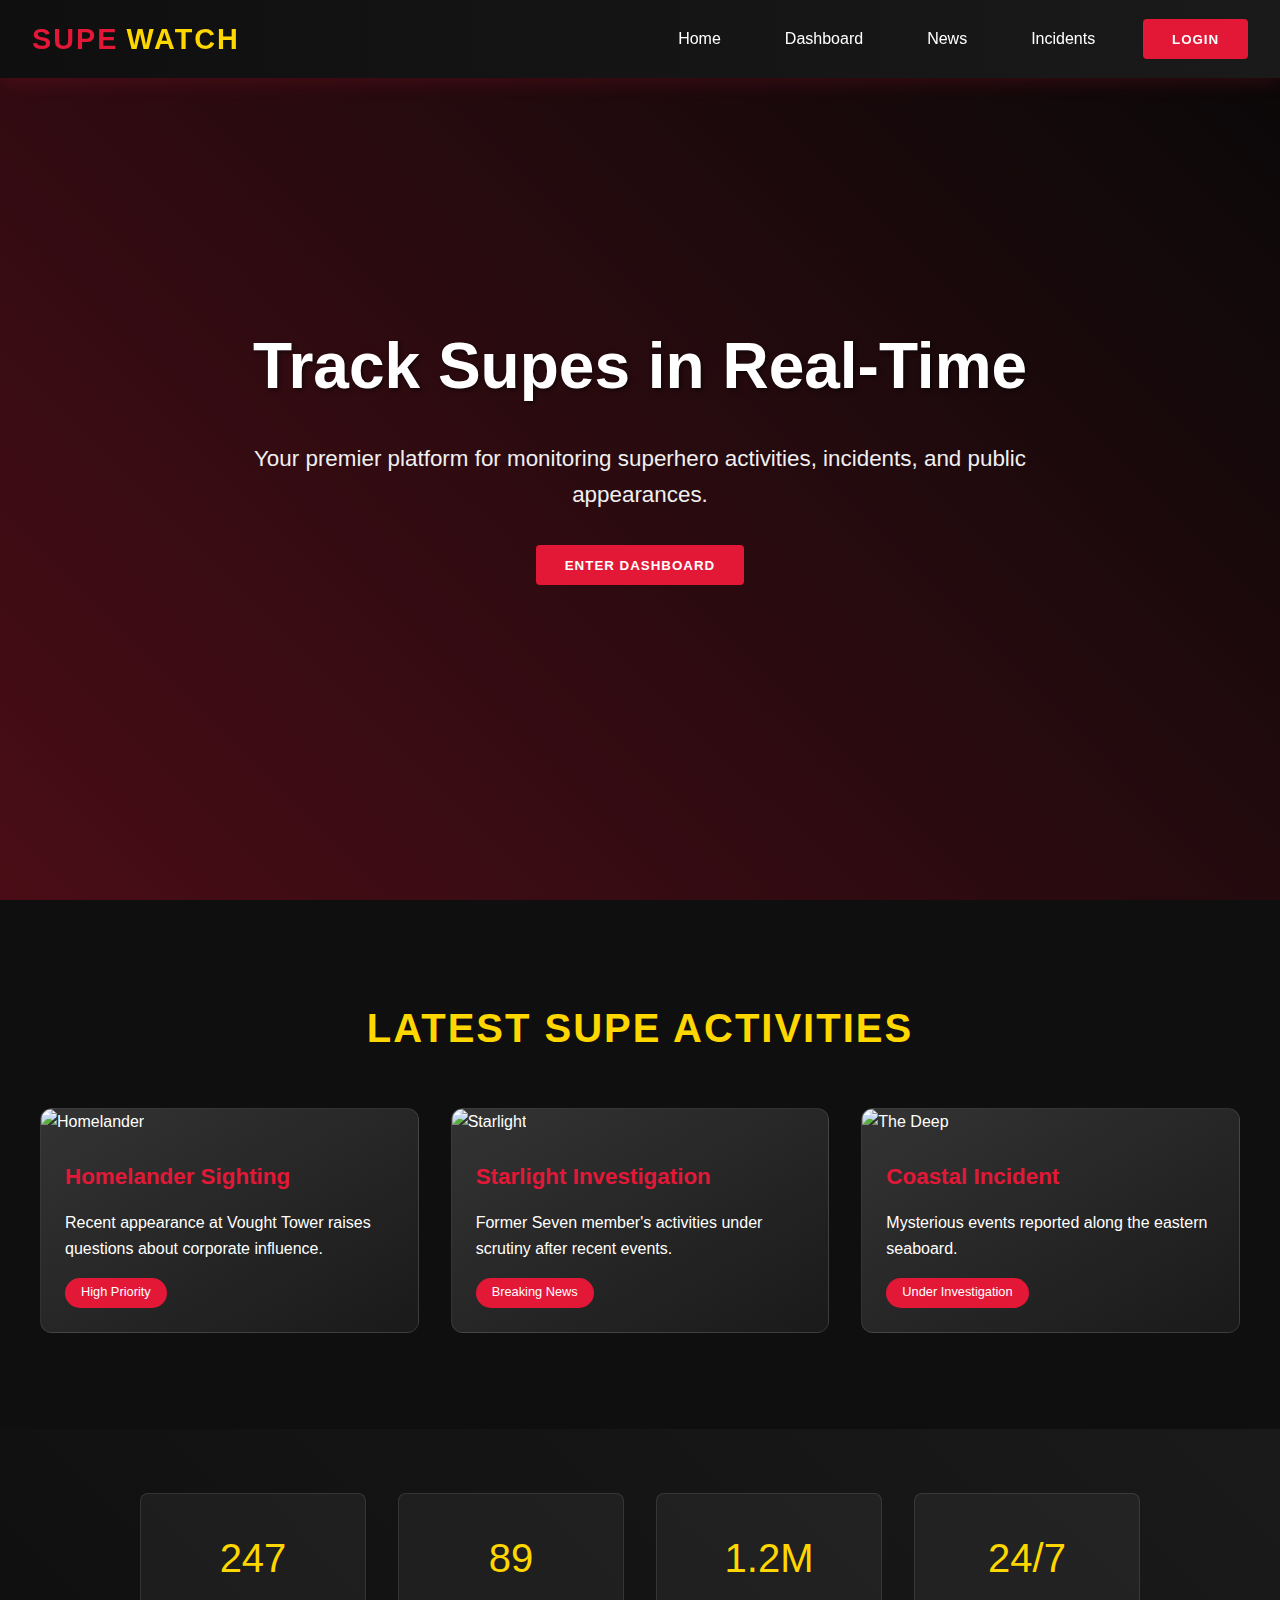
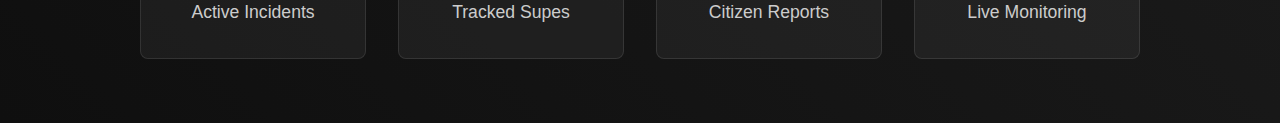
==== index.html @ 3fb2f32a "Initial push" ====
<!DOCTYPE html>
<html lang="en">
<head>
    <meta charset="UTF-8">
    <meta name="viewport" content="width=device-width, initial-scale=1.0">
    <title>SupeWatch - Superhero Tracking System</title>
    <link href="https://cdnjs.cloudflare.com/ajax/libs/animate.css/4.1.1/animate.min.css" rel="stylesheet">
    <style>
        :root {
            --primary: #e31837;
            --primary-dark: #b31229;
            --dark: #1a1a1a;
            --darker: #0f0f0f;
            --light: #ffffff;
            --gray: #333333;
            --accent: #ffd700;
        }

        * {
            margin: 0;
            padding: 0;
            box-sizing: border-box;
            font-family: 'Arial', sans-serif;
        }

        body {
            background-color: var(--dark);
            color: var(--light);
            line-height: 1.6;
        }

        .navbar {
            background: linear-gradient(to right, var(--darker), var(--dark));
            padding: 1rem 2rem;
            position: fixed;
            width: 100%;
            top: 0;
            z-index: 1000;
            display: flex;
            justify-content: space-between;
            align-items: center;
            box-shadow: 0 2px 20px rgba(227, 24, 55, 0.2);
        }

        .logo {
            display: flex;
            align-items: center;
            gap: 0.5rem;
            font-size: 1.8rem;
            font-weight: bold;
            color: var(--primary);
            text-transform: uppercase;
            letter-spacing: 2px;
        }

        .logo span {
            color: var(--accent);
        }

        .nav-links {
            display: flex;
            gap: 2rem;
            align-items: center;
        }

        .nav-links a {
            color: var(--light);
            text-decoration: none;
            font-weight: 500;
            transition: all 0.3s ease;
            padding: 0.5rem 1rem;
            border-radius: 4px;
        }

        .nav-links a:hover {
            color: var(--accent);
            background-color: rgba(255, 255, 255, 0.1);
        }

        .btn {
            padding: 0.8rem 1.8rem;
            border-radius: 4px;
            cursor: pointer;
            font-weight: bold;
            transition: all 0.3s ease;
            text-transform: uppercase;
            letter-spacing: 1px;
        }

        .btn-primary {
            background-color: var(--primary);
            color: var(--light);
            border: none;
            position: relative;
            overflow: hidden;
        }

        .btn-primary:hover {
            background-color: var(--primary-dark);
            transform: translateY(-2px);
            box-shadow: 0 5px 15px rgba(227, 24, 55, 0.3);
        }

        .hero {
            height: 100vh;
            display: flex;
            align-items: center;
            justify-content: center;
            text-align: center;
            padding: 2rem;
            background: linear-gradient(rgba(0, 0, 0, 0.7), rgba(0, 0, 0, 0.7)),
                        url("/api/placeholder/1920/1080") center/cover;
            position: relative;
            overflow: hidden;
        }

        .hero::before {
            content: '';
            position: absolute;
            top: 0;
            left: 0;
            width: 100%;
            height: 100%;
            background: linear-gradient(45deg, var(--primary) 0%, transparent 100%);
            opacity: 0.3;
        }

        .hero-content {
            max-width: 800px;
            position: relative;
            z-index: 1;
        }

        .hero h1 {
            font-size: 4rem;
            margin-bottom: 1.5rem;
            text-shadow: 2px 2px 4px rgba(0, 0, 0, 0.5);
            animation: fadeInDown 1s ease-out;
        }

        .hero p {
            font-size: 1.4rem;
            margin-bottom: 2rem;
            color: #f0f0f0;
            animation: fadeIn 1s ease-out 0.5s both;
        }

        .featured-section {
            padding: 6rem 2rem;
            background-color: var(--darker);
        }

        .section-title {
            text-align: center;
            margin-bottom: 3rem;
            color: var(--accent);
            font-size: 2.5rem;
            text-transform: uppercase;
            letter-spacing: 2px;
        }

        .featured-grid {
            display: grid;
            grid-template-columns: repeat(auto-fit, minmax(300px, 1fr));
            gap: 2rem;
            max-width: 1200px;
            margin: 0 auto;
        }

        .feature-card {
            background: linear-gradient(to bottom right, var(--gray), var(--dark));
            border-radius: 12px;
            overflow: hidden;
            transition: all 0.3s ease;
            border: 1px solid rgba(255, 255, 255, 0.1);
        }

        .feature-card:hover {
            transform: translateY(-10px);
            box-shadow: 0 10px 20px rgba(227, 24, 55, 0.2);
            border-color: var(--primary);
        }

        .feature-image {
            width: 100%;
            height: 200px;
            object-fit: cover;
        }

        .feature-content {
            padding: 1.5rem;
        }

        .feature-content h3 {
            color: var(--primary);
            margin-bottom: 1rem;
            font-size: 1.4rem;
        }

        .feature-badge {
            display: inline-block;
            padding: 0.3rem 1rem;
            background-color: var(--primary);
            color: var(--light);
            border-radius: 20px;
            font-size: 0.8rem;
            margin-top: 1rem;
        }

        .stats-section {
            padding: 4rem 2rem;
            background: linear-gradient(45deg, var(--darker) 0%, var(--dark) 100%);
            text-align: center;
        }

        .stats-grid {
            display: grid;
            grid-template-columns: repeat(auto-fit, minmax(200px, 1fr));
            gap: 2rem;
            max-width: 1000px;
            margin: 0 auto;
        }

        .stat-card {
            padding: 2rem;
            background-color: rgba(255, 255, 255, 0.05);
            border-radius: 8px;
            border: 1px solid rgba(255, 255, 255, 0.1);
        }

        .stat-number {
            font-size: 2.5rem;
            color: var(--accent);
            margin-bottom: 0.5rem;
        }

        .stat-label {
            color: #cccccc;
            font-size: 1.1rem;
        }

        @keyframes fadeIn {
            from { opacity: 0; }
            to { opacity: 1; }
        }

        @keyframes fadeInDown {
            from {
                opacity: 0;
                transform: translateY(-20px);
            }
            to {
                opacity: 1;
                transform: translateY(0);
            }
        }
    </style>
</head>
<body>
    <nav class="navbar">
        <div class="logo">
            Supe<span>Watch</span>
        </div>
        <div class="nav-links">
            <a href="#" class="animate__animated animate__fadeIn">Home</a>
            <a href="#dashboard" class="animate__animated animate__fadeIn">Dashboard</a>
            <a href="#news" class="animate__animated animate__fadeIn">News</a>
            <a href="#incidents" class="animate__animated animate__fadeIn">Incidents</a>
            <button class="btn btn-primary animate__animated animate__fadeIn" onclick="window.location.href='login.html'">Login</button>
        </div>
    </nav>

    <section class="hero">
        <div class="hero-content">
            <h1 class="animate__animated animate__fadeInDown">Track Supes in Real-Time</h1>
            <p class="animate__animated animate__fadeIn animate__delay-1s">Your premier platform for monitoring superhero activities, incidents, and public appearances.</p>
            <button class="btn btn-primary animate__animated animate__fadeIn animate__delay-2s" onclick="window.location.href='dashboard.html'">Enter Dashboard</button>
        </div>
    </section>

    <section class="featured-section">
        <h2 class="section-title">Latest Supe Activities</h2>
        <div class="featured-grid">
            <div class="feature-card animate__animated animate__fadeInUp">
                <img src="/api/placeholder/400/300" alt="Homelander" class="feature-image">
                <div class="feature-content">
                    <h3>Homelander Sighting</h3>
                    <p>Recent appearance at Vought Tower raises questions about corporate influence.</p>
                    <span class="feature-badge">High Priority</span>
                </div>
            </div>
            <div class="feature-card animate__animated animate__fadeInUp animate__delay-1s">
                <img src="/api/placeholder/400/300" alt="Starlight" class="feature-image">
                <div class="feature-content">
                    <h3>Starlight Investigation</h3>
                    <p>Former Seven member's activities under scrutiny after recent events.</p>
                    <span class="feature-badge">Breaking News</span>
                </div>
            </div>
            <div class="feature-card animate__animated animate__fadeInUp animate__delay-2s">
                <img src="/api/placeholder/400/300" alt="The Deep" class="feature-image">
                <div class="feature-content">
                    <h3>Coastal Incident</h3>
                    <p>Mysterious events reported along the eastern seaboard.</p>
                    <span class="feature-badge">Under Investigation</span>
                </div>
            </div>
        </div>
    </section>

    <section class="stats-section">
        <div class="stats-grid">
            <div class="stat-card animate__animated animate__fadeIn">
                <div class="stat-number">247</div>
                <div class="stat-label">Active Incidents</div>
            </div>
            <div class="stat-card animate__animated animate__fadeIn animate__delay-1s">
                <div class="stat-number">89</div>
                <div class="stat-label">Tracked Supes</div>
            </div>
            <div class="stat-card animate__animated animate__fadeIn animate__delay-2s">
                <div class="stat-number">1.2M</div>
                <div class="stat-label">Citizen Reports</div>
            </div>
            <div class="stat-card animate__animated animate__fadeIn animate__delay-3s">
                <div class="stat-number">24/7</div>
                <div class="stat-label">Live Monitoring</div>
            </div>
        </div>
    </section>

    <script>
        // Add scroll animation
        document.addEventListener('scroll', () => {
            const elements = document.querySelectorAll('.animate__animated');
            elements.forEach(element => {
                if (isElementInViewport(element)) {
                    element.style.visibility = 'visible';
                    element.classList.add('animate__fadeIn');
                }
            });
        });

        function isElementInViewport(el) {
            const rect = el.getBoundingClientRect();
            return (
                rect.top >= 0 &&
                rect.left >= 0 &&
                rect.bottom <= (window.innerHeight || document.documentElement.clientHeight) &&
                rect.right <= (window.innerWidth || document.documentElement.documentWidth)
            );
        }
    </script>
</body>
</html>
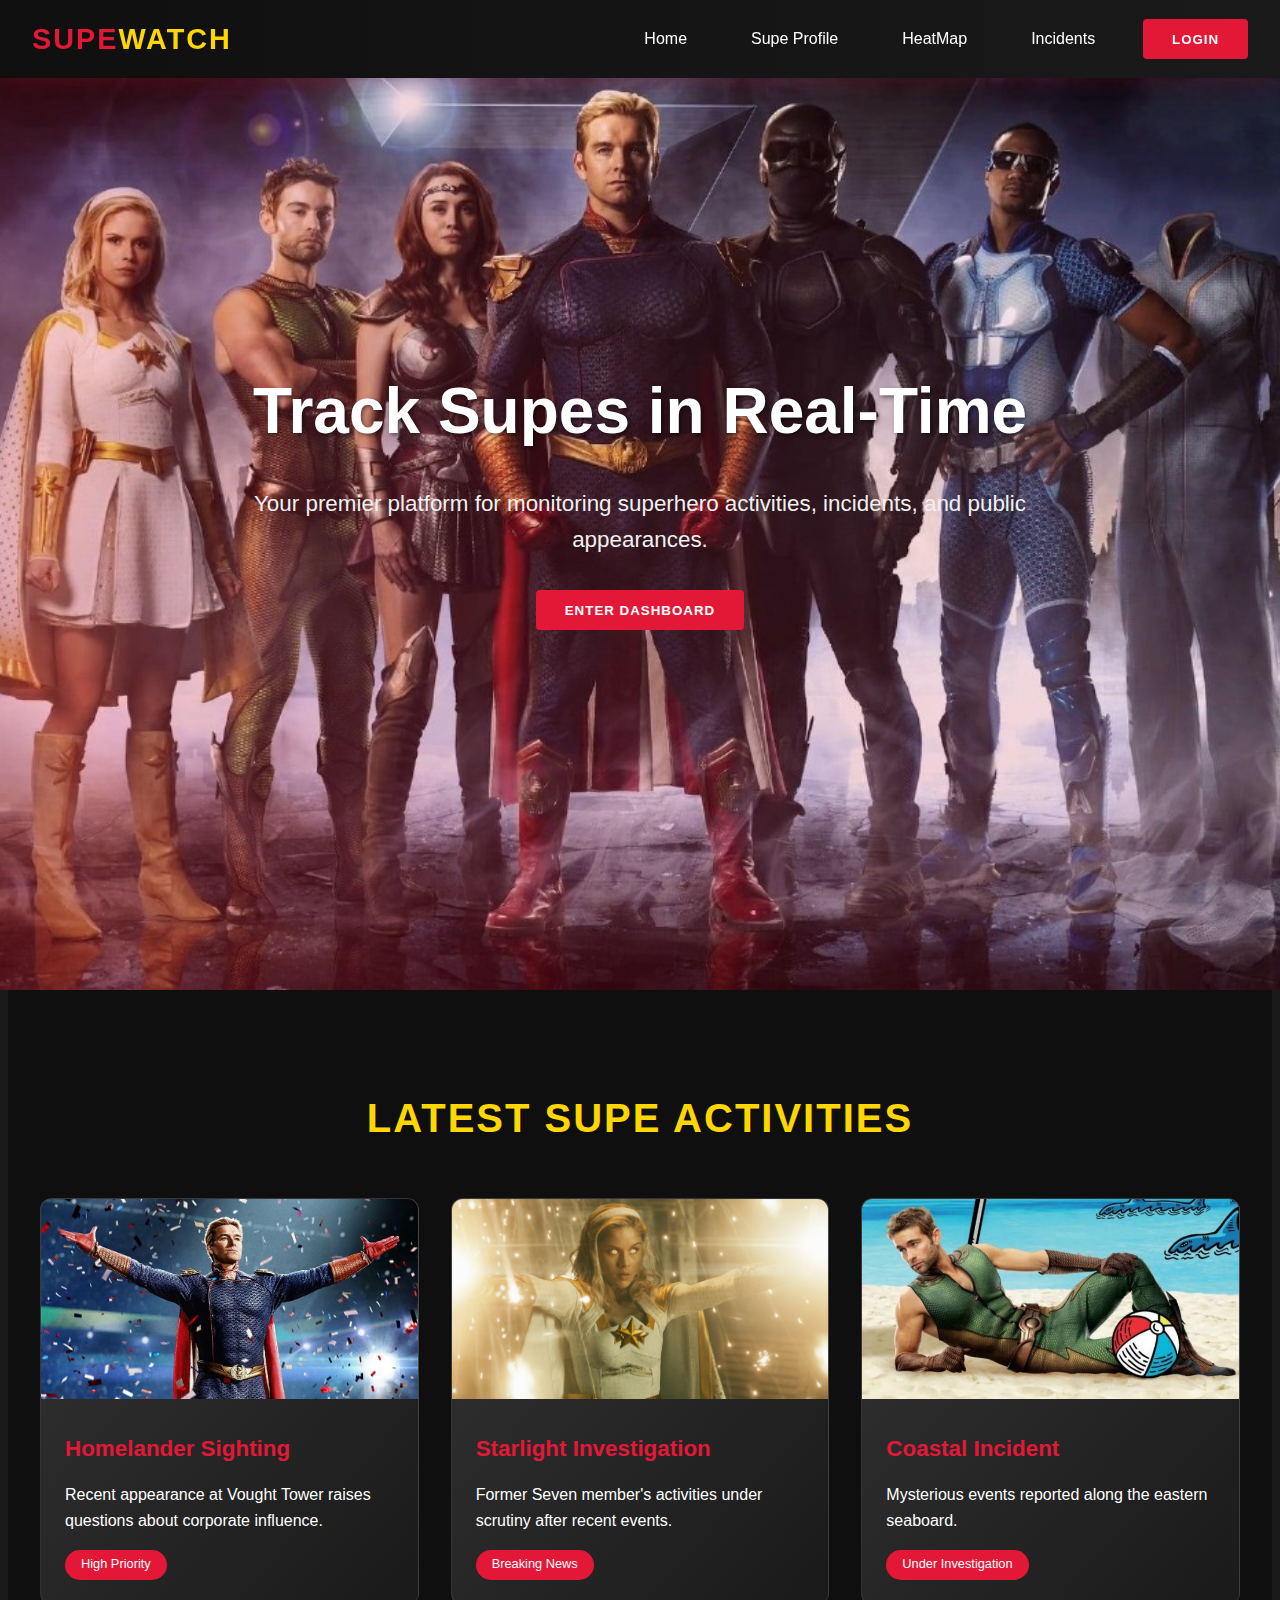
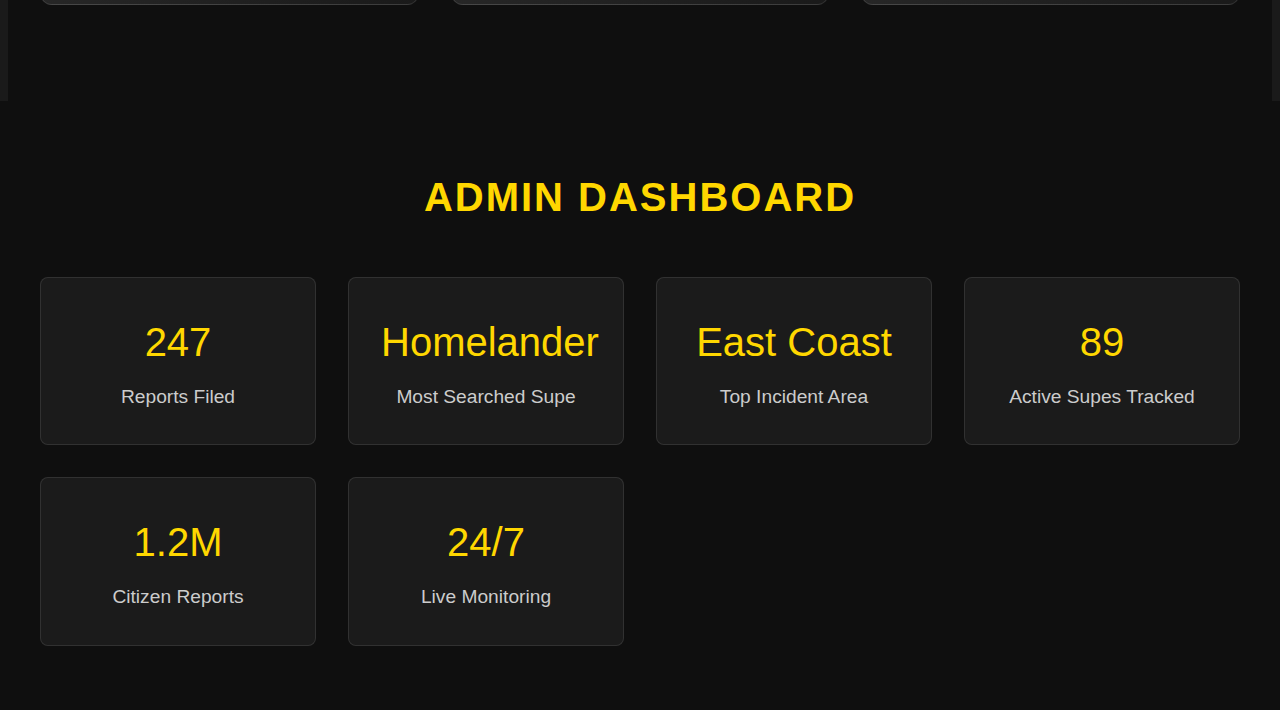
==== commit caeb251e: "initial commit" ====
--- a/index.html
+++ b/index.html
@@ -1,355 +1,146 @@
 <!DOCTYPE html>
 <html lang="en">
+
 <head>
-    <meta charset="UTF-8">
-    <meta name="viewport" content="width=device-width, initial-scale=1.0">
-    <title>SupeWatch - Superhero Tracking System</title>
-    <link href="https://cdnjs.cloudflare.com/ajax/libs/animate.css/4.1.1/animate.min.css" rel="stylesheet">
-    <style>
-        :root {
-            --primary: #e31837;
-            --primary-dark: #b31229;
-            --dark: #1a1a1a;
-            --darker: #0f0f0f;
-            --light: #ffffff;
-            --gray: #333333;
-            --accent: #ffd700;
+  <meta charset="UTF-8" />
+  <meta name="viewport" content="width=device-width, initial-scale=1.0" />
+  <title>SupeWatch - Superhero Tracking System</title>
+  <link href="https://cdnjs.cloudflare.com/ajax/libs/animate.css/4.1.1/animate.min.css" rel="stylesheet">
+  <link rel="stylesheet" href="styles.css">
+</head>
+
+<body>
+  <nav class="navbar">
+    <div class="logo">
+      Supe<span>Watch</span>
+    </div>
+    <div class="nav-links">
+      <a href="index.html" class="animate__animated animate__fadeIn">Home</a>
+      <a href="profile.html" class="animate__animated animate__fadeIn">Supe Profile</a>
+      <a href="heatmap.html" class="animate__animated animate__fadeIn">HeatMap</a>
+      <a href="incidents.html" class="animate__animated animate__fadeIn">Incidents</a>
+      <button class="btn btn-primary animate__animated animate__fadeIn" onclick="window.location.href='login.html'">Login</button>
+    </div>
+  </nav>
+
+  <section class="hero">
+    <div class="hero-content">
+      <h1 class="animate__animated animate__fadeInDown">Track Supes in Real-Time</h1>
+      <p class="animate__animated animate__fadeIn animate__delay-1s">
+        Your premier platform for monitoring superhero activities, incidents, and public appearances.
+      </p>
+      <button class="btn btn-primary animate__animated animate__fadeIn animate__delay-2s" onclick="window.location.href='dash.html'">Enter Dashboard</button>
+    </div>
+  </section>
+
+  <section class="featured-section">
+    <h2 class="section-title">Latest Supe Activities</h2>
+    <div class="featured-grid">
+      <div class="feature-card animate__animated animate__fadeInUp">
+        <img src="assets/homelander1.jpg.webp" alt="Homelander" class="feature-image">
+        <div class="feature-content">
+          <h3>Homelander Sighting</h3>
+          <p>Recent appearance at Vought Tower raises questions about corporate influence.</p>
+          <span class="feature-badge">High Priority</span>
+        </div>
+      </div>
+      <div class="feature-card animate__animated animate__fadeInUp animate__delay-1s">
+        <img src="assets/starlightbg.jpg" alt="Starlight" class="feature-image">
+        <div class="feature-content">
+          <h3>Starlight Investigation</h3>
+          <p>Former Seven member's activities under scrutiny after recent events.</p>
+          <span class="feature-badge">Breaking News</span>
+        </div>
+      </div>
+      <div class="feature-card animate__animated animate__fadeInUp animate__delay-2s">
+        <img src="assets/coastel.webp" alt="The Deep" class="feature-image">
+        <div class="feature-content">
+          <h3>Coastal Incident</h3>
+          <p>Mysterious events reported along the eastern seaboard.</p>
+          <span class="feature-badge">Under Investigation</span>
+        </div>
+      </div>
+    </div>
+  </section>
+
+  <!-- NEW: Admin Dashboard Section -->
+  <section class="admin-dashboard">
+    <h2 class="section-title">Admin Dashboard</h2>
+    <div class="stats-grid">
+      <div class="stat-card">
+        <div class="stat-number">247</div>
+        <div class="stat-label">Reports Filed</div>
+      </div>
+      <div class="stat-card">
+        <div class="stat-number">Homelander</div>
+        <div class="stat-label">Most Searched Supe</div>
+      </div>
+      <div class="stat-card">
+        <div class="stat-number">East Coast</div>
+        <div class="stat-label">Top Incident Area</div>
+      </div>
+      <div class="stat-card">
+        <div class="stat-number">89</div>
+        <div class="stat-label">Active Supes Tracked</div>
+      </div>
+      <div class="stat-card">
+        <div class="stat-number">1.2M</div>
+        <div class="stat-label">Citizen Reports</div>
+      </div>
+      <div class="stat-card">
+        <div class="stat-number">24/7</div>
+        <div class="stat-label">Live Monitoring</div>
+      </div>
+    </div>
+  </section>
+  <!-- END Admin Dashboard Section -->
+
+  <script>
+    // Add scroll animation
+    document.addEventListener('scroll', () => {
+      const elements = document.querySelectorAll('.animate__animated');
+      elements.forEach(element => {
+        if (isElementInViewport(element)) {
+          element.style.visibility = 'visible';
+          element.classList.add('animate__fadeIn');
         }
+      });
+    });
 
-        * {
-            margin: 0;
-            padding: 0;
-            box-sizing: border-box;
-            font-family: 'Arial', sans-serif;
-        }
+    function isElementInViewport(el) {
+      const rect = el.getBoundingClientRect();
+      return (
+        rect.top >= 0 &&
+        rect.left >= 0 &&
+        rect.bottom <= (window.innerHeight || document.documentElement.clientHeight) &&
+        rect.right <= (window.innerWidth || document.documentElement.clientWidth)
+      );
+    }
 
-        body {
-            background-color: var(--dark);
-            color: var(--light);
-            line-height: 1.6;
-        }
+    // Background image slideshow with sliding animation
+    const images = [
+      'assets/bgimage1.jpg',
+      'assets/bgimage2.jpg',
+      'assets/bgimage3.jpg',
+    ];
 
-        .navbar {
-            background: linear-gradient(to right, var(--darker), var(--dark));
-            padding: 1rem 2rem;
-            position: fixed;
-            width: 100%;
-            top: 0;
-            z-index: 1000;
-            display: flex;
-            justify-content: space-between;
-            align-items: center;
-            box-shadow: 0 2px 20px rgba(227, 24, 55, 0.2);
-        }
+    let currentIndex = 0;
+    const heroSection = document.querySelector('.hero');
 
-        .logo {
-            display: flex;
-            align-items: center;
-            gap: 0.5rem;
-            font-size: 1.8rem;
-            font-weight: bold;
-            color: var(--primary);
-            text-transform: uppercase;
-            letter-spacing: 2px;
-        }
+    function changeBackground() {
+      const nextIndex = (currentIndex + 1) % images.length;
+      heroSection.style.backgroundImage = `url('${images[nextIndex]}')`;
+      heroSection.classList.add('slide');
+      setTimeout(() => {
+        heroSection.classList.remove('slide');
+      }, 1000);
+      currentIndex = nextIndex;
+    }
 
-        .logo span {
-            color: var(--accent);
-        }
+    // Initial image load and set interval for slideshow
+    changeBackground();
+    setInterval(changeBackground, 5000);
+  </script>
+</body>
 
-        .nav-links {
-            display: flex;
-            gap: 2rem;
-            align-items: center;
-        }
-
-        .nav-links a {
-            color: var(--light);
-            text-decoration: none;
-            font-weight: 500;
-            transition: all 0.3s ease;
-            padding: 0.5rem 1rem;
-            border-radius: 4px;
-        }
-
-        .nav-links a:hover {
-            color: var(--accent);
-            background-color: rgba(255, 255, 255, 0.1);
-        }
-
-        .btn {
-            padding: 0.8rem 1.8rem;
-            border-radius: 4px;
-            cursor: pointer;
-            font-weight: bold;
-            transition: all 0.3s ease;
-            text-transform: uppercase;
-            letter-spacing: 1px;
-        }
-
-        .btn-primary {
-            background-color: var(--primary);
-            color: var(--light);
-            border: none;
-            position: relative;
-            overflow: hidden;
-        }
-
-        .btn-primary:hover {
-            background-color: var(--primary-dark);
-            transform: translateY(-2px);
-            box-shadow: 0 5px 15px rgba(227, 24, 55, 0.3);
-        }
-
-        .hero {
-            height: 100vh;
-            display: flex;
-            align-items: center;
-            justify-content: center;
-            text-align: center;
-            padding: 2rem;
-            background: linear-gradient(rgba(0, 0, 0, 0.7), rgba(0, 0, 0, 0.7)),
-                        url("/api/placeholder/1920/1080") center/cover;
-            position: relative;
-            overflow: hidden;
-        }
-
-        .hero::before {
-            content: '';
-            position: absolute;
-            top: 0;
-            left: 0;
-            width: 100%;
-            height: 100%;
-            background: linear-gradient(45deg, var(--primary) 0%, transparent 100%);
-            opacity: 0.3;
-        }
-
-        .hero-content {
-            max-width: 800px;
-            position: relative;
-            z-index: 1;
-        }
-
-        .hero h1 {
-            font-size: 4rem;
-            margin-bottom: 1.5rem;
-            text-shadow: 2px 2px 4px rgba(0, 0, 0, 0.5);
-            animation: fadeInDown 1s ease-out;
-        }
-
-        .hero p {
-            font-size: 1.4rem;
-            margin-bottom: 2rem;
-            color: #f0f0f0;
-            animation: fadeIn 1s ease-out 0.5s both;
-        }
-
-        .featured-section {
-            padding: 6rem 2rem;
-            background-color: var(--darker);
-        }
-
-        .section-title {
-            text-align: center;
-            margin-bottom: 3rem;
-            color: var(--accent);
-            font-size: 2.5rem;
-            text-transform: uppercase;
-            letter-spacing: 2px;
-        }
-
-        .featured-grid {
-            display: grid;
-            grid-template-columns: repeat(auto-fit, minmax(300px, 1fr));
-            gap: 2rem;
-            max-width: 1200px;
-            margin: 0 auto;
-        }
-
-        .feature-card {
-            background: linear-gradient(to bottom right, var(--gray), var(--dark));
-            border-radius: 12px;
-            overflow: hidden;
-            transition: all 0.3s ease;
-            border: 1px solid rgba(255, 255, 255, 0.1);
-        }
-
-        .feature-card:hover {
-            transform: translateY(-10px);
-            box-shadow: 0 10px 20px rgba(227, 24, 55, 0.2);
-            border-color: var(--primary);
-        }
-
-        .feature-image {
-            width: 100%;
-            height: 200px;
-            object-fit: cover;
-        }
-
-        .feature-content {
-            padding: 1.5rem;
-        }
-
-        .feature-content h3 {
-            color: var(--primary);
-            margin-bottom: 1rem;
-            font-size: 1.4rem;
-        }
-
-        .feature-badge {
-            display: inline-block;
-            padding: 0.3rem 1rem;
-            background-color: var(--primary);
-            color: var(--light);
-            border-radius: 20px;
-            font-size: 0.8rem;
-            margin-top: 1rem;
-        }
-
-        .stats-section {
-            padding: 4rem 2rem;
-            background: linear-gradient(45deg, var(--darker) 0%, var(--dark) 100%);
-            text-align: center;
-        }
-
-        .stats-grid {
-            display: grid;
-            grid-template-columns: repeat(auto-fit, minmax(200px, 1fr));
-            gap: 2rem;
-            max-width: 1000px;
-            margin: 0 auto;
-        }
-
-        .stat-card {
-            padding: 2rem;
-            background-color: rgba(255, 255, 255, 0.05);
-            border-radius: 8px;
-            border: 1px solid rgba(255, 255, 255, 0.1);
-        }
-
-        .stat-number {
-            font-size: 2.5rem;
-            color: var(--accent);
-            margin-bottom: 0.5rem;
-        }
-
-        .stat-label {
-            color: #cccccc;
-            font-size: 1.1rem;
-        }
-
-        @keyframes fadeIn {
-            from { opacity: 0; }
-            to { opacity: 1; }
-        }
-
-        @keyframes fadeInDown {
-            from {
-                opacity: 0;
-                transform: translateY(-20px);
-            }
-            to {
-                opacity: 1;
-                transform: translateY(0);
-            }
-        }
-    </style>
-</head>
-<body>
-    <nav class="navbar">
-        <div class="logo">
-            Supe<span>Watch</span>
-        </div>
-        <div class="nav-links">
-            <a href="#" class="animate__animated animate__fadeIn">Home</a>
-            <a href="#dashboard" class="animate__animated animate__fadeIn">Dashboard</a>
-            <a href="#news" class="animate__animated animate__fadeIn">News</a>
-            <a href="#incidents" class="animate__animated animate__fadeIn">Incidents</a>
-            <button class="btn btn-primary animate__animated animate__fadeIn" onclick="window.location.href='login.html'">Login</button>
-        </div>
-    </nav>
-
-    <section class="hero">
-        <div class="hero-content">
-            <h1 class="animate__animated animate__fadeInDown">Track Supes in Real-Time</h1>
-            <p class="animate__animated animate__fadeIn animate__delay-1s">Your premier platform for monitoring superhero activities, incidents, and public appearances.</p>
-            <button class="btn btn-primary animate__animated animate__fadeIn animate__delay-2s" onclick="window.location.href='dashboard.html'">Enter Dashboard</button>
-        </div>
-    </section>
-
-    <section class="featured-section">
-        <h2 class="section-title">Latest Supe Activities</h2>
-        <div class="featured-grid">
-            <div class="feature-card animate__animated animate__fadeInUp">
-                <img src="/api/placeholder/400/300" alt="Homelander" class="feature-image">
-                <div class="feature-content">
-                    <h3>Homelander Sighting</h3>
-                    <p>Recent appearance at Vought Tower raises questions about corporate influence.</p>
-                    <span class="feature-badge">High Priority</span>
-                </div>
-            </div>
-            <div class="feature-card animate__animated animate__fadeInUp animate__delay-1s">
-                <img src="/api/placeholder/400/300" alt="Starlight" class="feature-image">
-                <div class="feature-content">
-                    <h3>Starlight Investigation</h3>
-                    <p>Former Seven member's activities under scrutiny after recent events.</p>
-                    <span class="feature-badge">Breaking News</span>
-                </div>
-            </div>
-            <div class="feature-card animate__animated animate__fadeInUp animate__delay-2s">
-                <img src="/api/placeholder/400/300" alt="The Deep" class="feature-image">
-                <div class="feature-content">
-                    <h3>Coastal Incident</h3>
-                    <p>Mysterious events reported along the eastern seaboard.</p>
-                    <span class="feature-badge">Under Investigation</span>
-                </div>
-            </div>
-        </div>
-    </section>
-
-    <section class="stats-section">
-        <div class="stats-grid">
-            <div class="stat-card animate__animated animate__fadeIn">
-                <div class="stat-number">247</div>
-                <div class="stat-label">Active Incidents</div>
-            </div>
-            <div class="stat-card animate__animated animate__fadeIn animate__delay-1s">
-                <div class="stat-number">89</div>
-                <div class="stat-label">Tracked Supes</div>
-            </div>
-            <div class="stat-card animate__animated animate__fadeIn animate__delay-2s">
-                <div class="stat-number">1.2M</div>
-                <div class="stat-label">Citizen Reports</div>
-            </div>
-            <div class="stat-card animate__animated animate__fadeIn animate__delay-3s">
-                <div class="stat-number">24/7</div>
-                <div class="stat-label">Live Monitoring</div>
-            </div>
-        </div>
-    </section>
-
-    <script>
-        // Add scroll animation
-        document.addEventListener('scroll', () => {
-            const elements = document.querySelectorAll('.animate__animated');
-            elements.forEach(element => {
-                if (isElementInViewport(element)) {
-                    element.style.visibility = 'visible';
-                    element.classList.add('animate__fadeIn');
-                }
-            });
-        });
-
-        function isElementInViewport(el) {
-            const rect = el.getBoundingClientRect();
-            return (
-                rect.top >= 0 &&
-                rect.left >= 0 &&
-                rect.bottom <= (window.innerHeight || document.documentElement.clientHeight) &&
-                rect.right <= (window.innerWidth || document.documentElement.documentWidth)
-            );
-        }
-    </script>
-</body>
-</html>+</html>
--- a/styles.css
+++ b/styles.css
@@ -0,0 +1,290 @@
+:root {
+    --primary: #e31837;
+    --primary-dark: #b31229;
+    --dark: #1a1a1a;
+    --darker: #0f0f0f;
+    --light: #ffffff;
+    --gray: #333333;
+    --accent: #ffd700;
+  }
+  
+  * {
+    margin: 0;
+    padding: 0;
+    box-sizing: border-box;
+    font-family: 'Arial', sans-serif;
+  }
+  
+  body {
+    background-color: var(--dark);
+    color: var(--light);
+    line-height: 1.6;
+    display: flex;
+    flex-direction: column;
+    align-items: center;
+  }
+  
+  /* Navbar */
+  .navbar {
+    background: linear-gradient(to right, var(--darker), var(--dark));
+    padding: 1rem 2rem;
+    position: fixed;
+    width: 100%;
+    top: 0;
+    z-index: 1000;
+    display: flex;
+    justify-content: space-between;
+    align-items: center;
+    box-shadow: 0 2px 20px rgba(227, 24, 55, 0.2);
+  }
+  
+  .logo {
+    font-size: 1.8rem;
+    font-weight: bold;
+    color: var(--primary);
+    text-transform: uppercase;
+    letter-spacing: 2px;
+  }
+  
+  .logo span {
+    color: var(--accent);
+  }
+  
+  .nav-links {
+    display: flex;
+    gap: 2rem;
+    align-items: center;
+    transition: all 0.3s ease;
+  }
+  
+  .nav-links a {
+    color: var(--light);
+    text-decoration: none;
+    font-weight: 500;
+    transition: all 0.3s ease;
+    padding: 0.5rem 1rem;
+    border-radius: 4px;
+  }
+  
+  .nav-links a:hover {
+    color: var(--accent);
+    background-color: rgba(255, 255, 255, 0.1);
+  }
+  
+  .btn {
+    padding: 0.8rem 1.8rem;
+    border-radius: 4px;
+    cursor: pointer;
+    font-weight: bold;
+    transition: all 0.3s ease;
+    text-transform: uppercase;
+    letter-spacing: 1px;
+    border: none;
+    background-color: var(--primary);
+    color: var(--light);
+  }
+  
+  .btn:hover {
+    background-color: var(--primary-dark);
+    transform: translateY(-2px);
+    box-shadow: 0 5px 15px rgba(227, 24, 55, 0.3);
+  }
+  
+  /* Hero Section */
+  .hero {
+    height: 110vh;
+    width: 100vw;
+    display: flex;
+    align-items: center;
+    justify-content: center;
+    text-align: center;
+    padding: 2rem;
+    background: url('assets/bgimage1.jpg') no-repeat center center;
+    background-size: cover;
+    position: relative;
+    transition: background-image 1s ease-in-out;
+  }
+  
+  .hero::before {
+    content: '';
+    position: absolute;
+    top: 0;
+    left: 0;
+    width: 100%;
+    height: 100%;
+    background: linear-gradient(45deg, var(--primary) 0%, transparent 100%);
+    opacity: 0.3;
+  }
+  
+  .hero-content {
+    max-width: 800px;
+    position: relative;
+    z-index: 1;
+  }
+  
+  .hero h1 {
+    font-size: 4rem;
+    margin-bottom: 1.5rem;
+    text-shadow: 2px 2px 4px rgba(0, 0, 0, 0.5);
+    animation: fadeInDown 1s ease-out;
+  }
+  
+  .hero p {
+    font-size: 1.4rem;
+    margin-bottom: 2rem;
+    color: #f0f0f0;
+    animation: fadeIn 1s ease-out 0.5s both;
+  }
+  
+  .hero .hero-btn {
+    padding: 1.2rem 2.4rem;
+    font-size: 1.5rem;
+    transition: all 0.3s ease;
+  }
+  
+  .hero.slide {
+    animation: slideEffect 1s forwards;
+  }
+  
+  @keyframes slideEffect {
+    0% {
+      background-position: 100% center;
+    }
+    100% {
+      background-position: 0% center;
+    }
+  }
+  
+  /* Featured Section */
+  .featured-section {
+    padding: 6rem 2rem;
+    background-color: var(--darker);
+  }
+  
+  .section-title {
+    text-align: center;
+    margin-bottom: 3rem;
+    color: var(--accent);
+    font-size: 2.5rem;
+    text-transform: uppercase;
+    letter-spacing: 2px;
+  }
+  
+  .featured-grid {
+    display: grid;
+    grid-template-columns: repeat(auto-fit, minmax(300px, 1fr));
+    gap: 2rem;
+    max-width: 1200px;
+    margin: 0 auto;
+  }
+  
+  .feature-card {
+    background: linear-gradient(to bottom right, var(--gray), var(--dark));
+    border-radius: 12px;
+    overflow: hidden;
+    transition: all 0.3s ease;
+    border: 1px solid rgba(255, 255, 255, 0.1);
+  }
+  
+  .feature-card:hover {
+    transform: translateY(-10px);
+    box-shadow: 0 10px 20px rgba(227, 24, 55, 0.2);
+    border-color: var(--primary);
+  }
+  
+  .feature-image {
+    width: 100%;
+    height: 200px;
+    object-fit: cover;
+  }
+  
+  .feature-content {
+    padding: 1.5rem;
+  }
+  
+  .feature-content h3 {
+    color: var(--primary);
+    margin-bottom: 1rem;
+    font-size: 1.4rem;
+  }
+  
+  .feature-badge {
+    display: inline-block;
+    padding: 0.3rem 1rem;
+    background-color: var(--primary);
+    color: var(--light);
+    border-radius: 20px;
+    font-size: 0.8rem;
+    margin-top: 1rem;
+  }
+  
+  /* Admin Dashboard Section */
+  .admin-dashboard {
+    padding: 4rem 2rem;
+    background-color: var(--darker);
+    width: 100%;
+  }
+  
+  .stats-grid {
+    display: grid;
+    grid-template-columns: repeat(auto-fit, minmax(250px, 1fr));
+    gap: 2rem;
+    max-width: 1200px;
+    margin: 0 auto;
+  }
+  
+  .stat-card {
+    background-color: rgba(255, 255, 255, 0.05);
+    border: 1px solid rgba(255, 255, 255, 0.1);
+    padding: 2rem;
+    border-radius: 8px;
+    text-align: center;
+    transition: transform 0.3s ease, box-shadow 0.3s ease;
+  }
+  
+  .stat-card:hover {
+    transform: translateY(-5px);
+    box-shadow: 0 5px 15px rgba(227, 24, 55, 0.3);
+  }
+  
+  .stat-number {
+    font-size: 2.5rem;
+    color: var(--accent);
+    margin-bottom: 0.5rem;
+  }
+  
+  .stat-label {
+    font-size: 1.2rem;
+    color: #cccccc;
+  }
+  
+  /* Stats Section Title (reuse .section-title if desired) */
+  
+  /* Responsive Hamburger Menu */
+  @media (max-width: 768px) {
+    .nav-links {
+      display: none;
+    }
+    .nav-links.show {
+      display: flex;
+      flex-direction: column;
+      background: var(--darker);
+      position: absolute;
+      top: 70px;
+      right: 0;
+      width: 200px;
+      padding: 1rem 0;
+      box-shadow: 0 5px 15px rgba(0, 0, 0, 0.3);
+    }
+  }
+    
+  @keyframes fadeIn {
+    from { opacity: 0; }
+    to { opacity: 1; }
+  }
+  
+  @keyframes fadeInDown {
+    from { opacity: 0; transform: translateY(-20px); }
+    to { opacity: 1; transform: translateY(0); }
+  }
+  